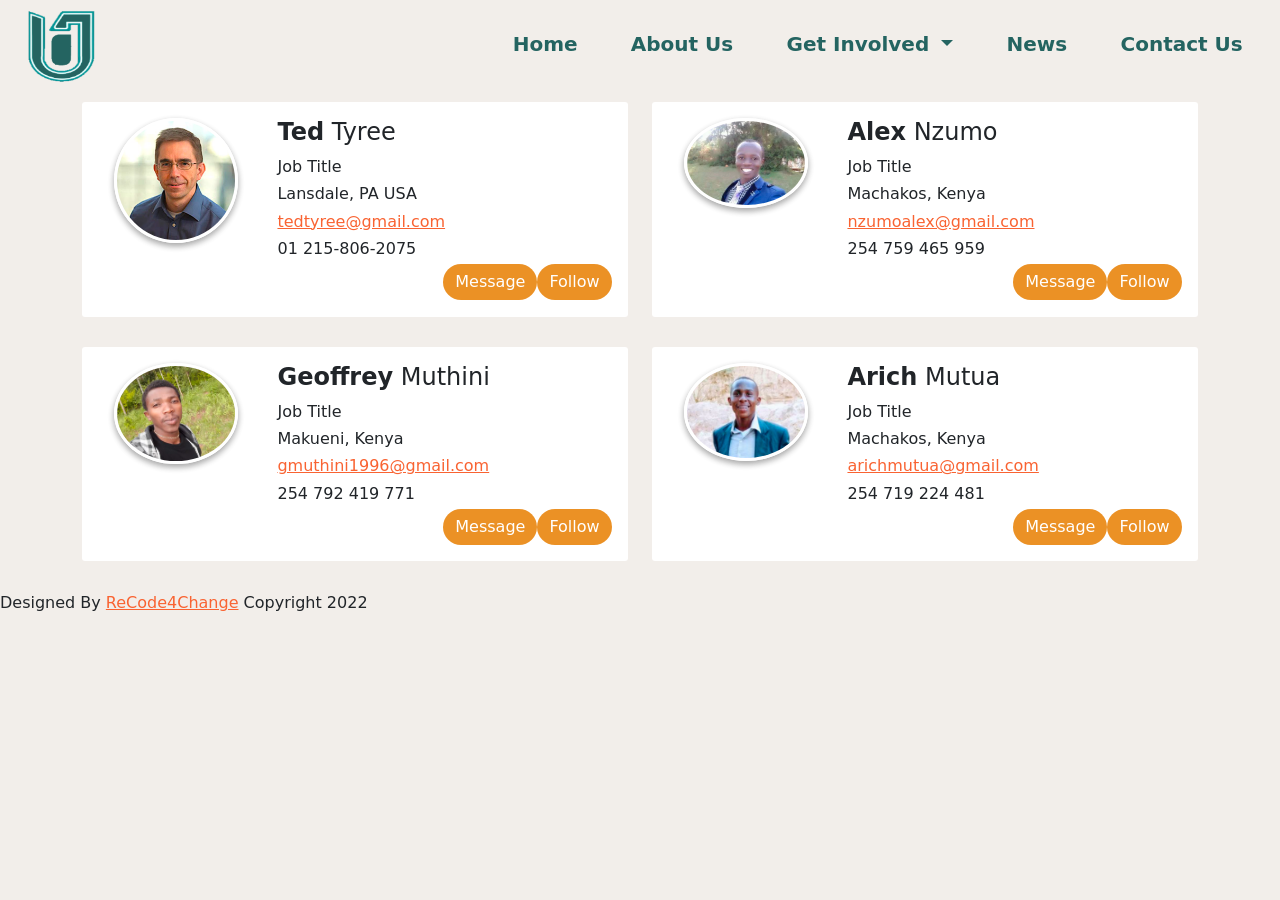
==== html/contact.html @ 402c2102 "updated path to links" ====
<!DOCTYPE html>
<html>
    <head>
        <meta charset="utf-8">
        <meta http-equiv="X-UA-Compatible" content="IE=edge">
        <title>Contact Us</title>
        <meta name="description" content="">
        <meta name="viewport" content="width=device-width, initial-scale=1">
        <!--Stylesheets-->
        <link href="../scripts/node_modules/bootstrap/dist/css/bootstrap.min.css" media="all" type="text/css" rel="stylesheet">
        <link rel="stylesheet" href="../css/layout.css">
        <link rel="stylesheet" href="../css/contact.css"/>
        <!--Scripts-->
        <script src="../scripts/node_modules/bootstrap/dist/js/bootstrap.bundle.min.js"></script>
        
    
    </head>
    <body>
        <header>
            <div class="row">
                <div class="col-2">
                    <a class="navbar-brand" href="#">
                        <img src="../images/u0_logo.png" alt="Logo" class="d-inline-block align-text-top logo">
                    </a>
                </div>
                <div class="col-10">
                    <ul class="nav justify-content-end">
                        <li class="nav-item">
                            <a class="nav-link" aria-current="page" href="home.html">Home</a>
                        </li>
                        <li class="nav-item">
                            <a class="nav-link" href="about.html">About Us</a>
                        </li>
                        <li class="nav-item dropdown">
                            <a class="nav-link dropdown-toggle" href="jobseeker.html" role="button" data-bs-toggle="dropdown"
                                aria-expanded="false">
                                Get Involved
                            </a>
                            <ul class="dropdown-menu">
                                <li><a class="dropdown-item" href="jobseeker.html">Job Seekers</a></li>
                                <li><a class="dropdown-item" href="#">Donate</a></li>
                                <li><a class="dropdown-item" href="#">Volunteer</a></li>
                            </ul>
                        </li>
                        <li class="nav-item">
                            <a class="nav-link" href="../html/news.html">News</a>
                        </li>
                        <li class="nav-item">
                            <a class="nav-link" href="../html/contact.html">Contact Us</a>
                        </li>
                    </ul>
                </div>
            </div>
        </header>

        <div class="container team-profile">
            <div class="row">
                <div class="col-xl-6 col-lg-7 col-md-12">
                    <div class="card team-head-profile">
                        <div class="body">
                            <div class="row">
                                <div class="col-lg-4 col-md-4 col-12">
                                    <div class="profile-picture float-md-right"> <img class="profile-img" src="../images/Ted.png" alt=""> </div>
                                </div>

                                <div class="col-lg-8 col-md-8 col-12">
                                    <h4 class="m-t-0 m-b-0"><strong>Ted</strong> Tyree</h4>
                                    <p>Job Title</p>                                    
                                    <p>Lansdale, PA USA</p>
                                    <p><a href="mailto:tedtyree@gmail.com">tedtyree@gmail.com</a></p>
                                    <p><a href="tel:215-806-2075"></a>01 215-806-2075</a></p>
                                    <div class="div-btn">
                                        <button class="btn btn-primary btn-round">Follow</button>
                                        <button class="btn btn-primary btn-round btn-simple">Message</button>
                                    </div>
                                </div>

                            </div>
                        </div>
                    </div>
                </div>


                
                    <div class="col-xl-6 col-lg-7 col-md-12">
                        <div class="card team-head-profile">
                            <div class="body">
                                <div class="row">
                                    <div class="col-lg-4 col-md-4 col-12">
                                        <div class="profile-picture float-md-right"> <img class="profile-img" src="../images/Alex.png" alt=""> </div>
                                    </div>
    
                                    <div class="col-lg-8 col-md-8 col-12">
                                        <h4 class="m-t-0 m-b-0"><strong>Alex</strong> Nzumo</h4>
                                        <p>Job Title</p>                                    
                                        <p>Machakos, Kenya</p>
                                        <p><a href="mailto:nzumoalex@gmail.com">nzumoalex@gmail.com</a></p>
                                        <p><a href="tel:254 759 465 959"></a>254 759 465 959</a></p>
                                        <div class="div-btn">
                                            <button class="btn btn-primary btn-round">Follow</button>
                                            <button class="btn btn-primary btn-round btn-simple">Message</button>
                                        </div>
                                    </div>
    
                                </div>
                            </div>
                        </div>
                    </div>
            </div>
            


            <div class="row">
                <div class="col-xl-6 col-lg-7 col-md-12">
                    <div class="card team-head-profile">
                        <div class="body">
                            <div class="row">
                                <div class="col-lg-4 col-md-4 col-12">
                                    <div class="profile-picture float-md-right"> <img class="profile-img" src="../images/geoffrey.png" alt=""> </div>
                                </div>

                                <div class="col-lg-8 col-md-8 col-12">
                                    <h4 class="m-t-0 m-b-0"><strong>Geoffrey</strong> Muthini</h4>
                                    <p>Job Title</p>                                    
                                    <p>Makueni, Kenya</p>
                                    <p><a href="mailto:gmuthini1996@gmail.com">gmuthini1996@gmail.com</a></p>
                                    <p><a href="tel:254 792 419 771"></a>254 792 419 771</a></p>
                                    <div class="div-btn">
                                        <button class="btn btn-primary btn-round">Follow</button>
                                        <button class="btn btn-primary btn-round btn-simple">Message</button>
                                    </div>
                                </div>

                            </div>
                        </div>
                    </div>
                </div>


                
                    <div class="col-xl-6 col-lg-7 col-md-12">
                        <div class="card team-head-profile">
                            <div class="body">
                                <div class="row">
                                    <div class="col-lg-4 col-md-4 col-12">
                                        <div class="profile-picture float-md-right"> <img class="profile-img" src="../images/Arich.png" alt=""> </div>
                                    </div>
    
                                    <div class="col-lg-8 col-md-8 col-12">
                                        <h4 class="m-t-0 m-b-0"><strong>Arich</strong> Mutua</h4>
                                        <p>Job Title</p>                                    
                                        <p>Machakos, Kenya</p>
                                        <p><a href="mailto:arichmutua@gmail.com">arichmutua@gmail.com</a></p>
                                        <p><a href="tel:254 719 224 481"></a>254 719 224 481</a></p>
                                        <div class="div-btn">
                                            <button class="btn btn-primary btn-round">Follow</button>
                                            <button class="btn btn-primary btn-round btn-simple">Message</button>
                                        </div>
                                    </div>
    
                                </div>
                            </div>
                        </div>
                    </div>
            </div>
        </div>

        <footer>
            <p>
                Designed By <a href="#">ReCode4Change</a>
                <span>Copyright 2022</span>
            </p>
        </footer>
    </body>
</html>
---- css/layout.css ----
/* Body */
body {
    background-color: #F2EEEA;
}

/* Navigation */
.logo {
    width: 45%;
    margin-left: 10%;
}

.nav-item a {
    color: #246461!important;
    font-weight: bold;
    font-size: 15pt;
}

.nav-item {
    margin-top: 2%;
    margin-right: 2%;
}

.dropdown-item:hover,
.dropdown-item:focus {
    background-color: #F2EEEA;
}

/*********** Buttons ***********/
.btn {
    background-color: #EB9125;
    border-radius: 1.375rem;
    border: none;
    float: right;
    color: white;
}

.btn:hover {
    background-color: #EB9125;
    border-radius: 1.375rem;
    border: none;
    color: white;
}

.btn:active {
    background-color: #EB9125!important;
    color: white!important;
}

/* Images */
.homeImage{
    width:100%;
}
/* heading */
.homeSlogan{
    background-color:#7E331F;

}

/* slogan */

.homeSlogan{
    width:17%;
    z-index: 1;
}
/*header tags */
.homeBodyLeftColHeading{
    color:#882D17;
}

/* Paragraphs */

.homeBodyLeftColText{
    color:#085466;
    font-size:24px ;
}
/* 
/* Main  */

.homeBodyLeftCol{
    margin:6%;
    /* border:1px solid; */
}

.homeBtn{
    font-size:15pt;
    width:22%;
}

/* footer {
position: fixed;
bottom: 0;
width: 100%;

} */
/**********************

        Do Not Touch This Page 


********************/

/*********** Footer ***********/

.footer {
    margin-top:10%;
    height: 5%;
    width:100%;
    border-top: 1px solid #414343;
    bottom:0;
}

.footer p {
    display: flex;
    margin: 0.5%;
    justify-content: space-between;
}

.footer span a {
    color: #246461;
    font-weight: bold;
}

/******************************************/

/*********** Media Queries ***********/

/******************************************/
@media screen and (max-width: 700px) {

    /******** Containers *******/

    body {
        min-width: 375px;
    }
}
---- css/contact.css ----
.profile-img{
    width: 80%;
    box-shadow: 0 3px 6px rgba(0, 0, 0, 0.16), 0 3px 6px rgba(0, 0, 0, 0.23);
    margin: 0 auto;
    display: block;

    border-radius: 50%;
    border: 3px solid #fff;
}

.m-t-5{
    margin-top: 5px;   
}

div.body{
    padding: 3%;
}

.div-btn{
    margin: 0 auto;
}

.team-head-profile{
    border-radius: 50%;
    border: 3px solid #fff;
}

div > p{
    margin: 1% 0;
    padding: 0;
}

a {
    color: #f96332;
}

.team-head-profile{
border: 3px solid black;
}

.card {
    background: #fff;
    margin-bottom: 30px;
    transition: .5s;
    border: 0;
    border-radius: .1875rem;
    display: inline-block;
    position: relative;
    width: 100%;
    box-shadow: none;
}
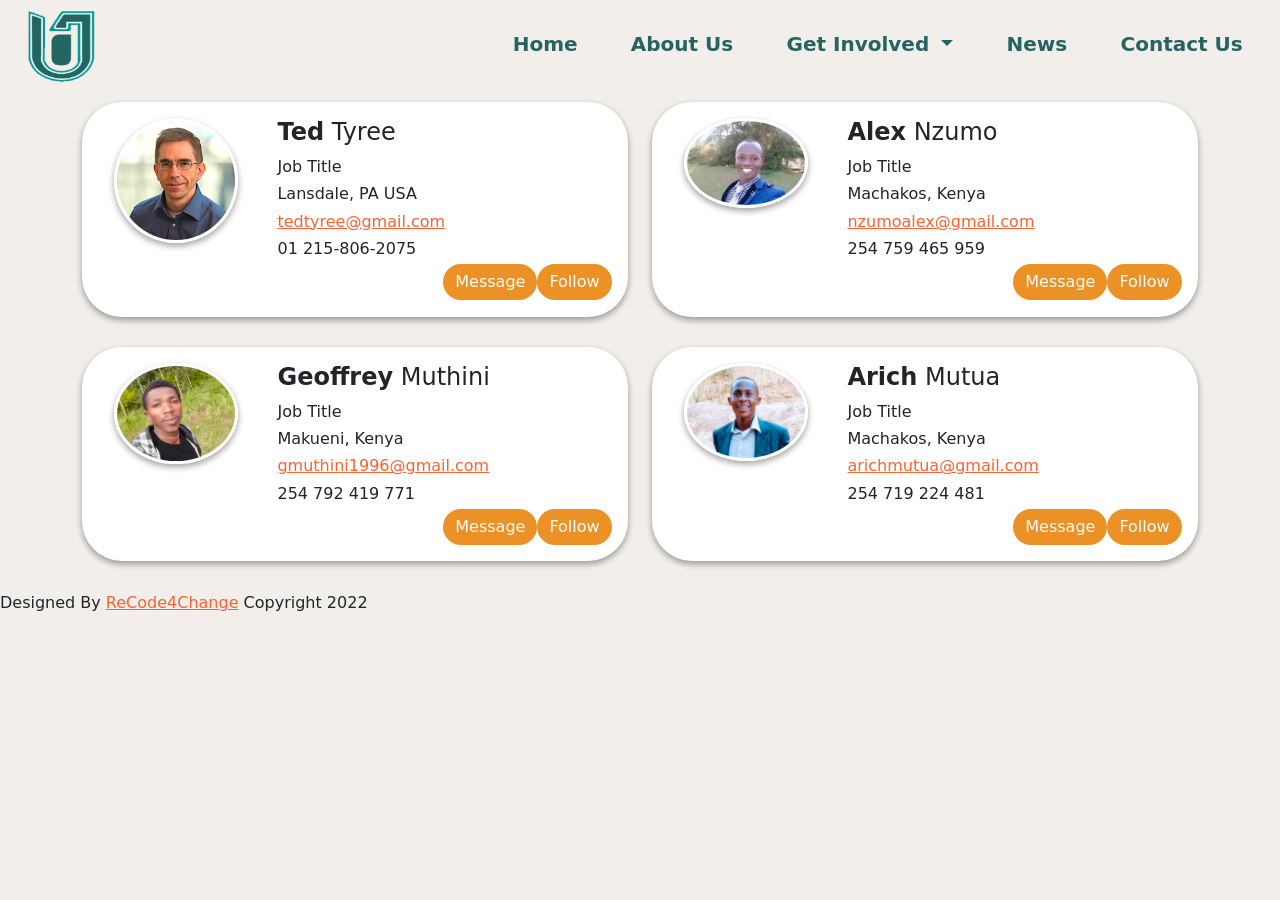
==== commit da633a39: "added the shadow to the card" ====
--- a/html/contact.html
+++ b/html/contact.html
@@ -135,8 +135,6 @@
                         </div>
                     </div>
                 </div>
-
-
                 
                     <div class="col-xl-6 col-lg-7 col-md-12">
                         <div class="card team-head-profile">
--- a/css/contact.css
+++ b/css/contact.css
@@ -43,9 +43,9 @@
     margin-bottom: 30px;
     transition: .5s;
     border: 0;
-    border-radius: .1875rem;
+    border-radius: 2.5em;
     display: inline-block;
     position: relative;
     width: 100%;
-    box-shadow: none;
+    box-shadow: 0 3px 6px rgba(0, 0, 0, 0.16), 0 3px 6px rgba(0, 0, 0, 0.23);
 }
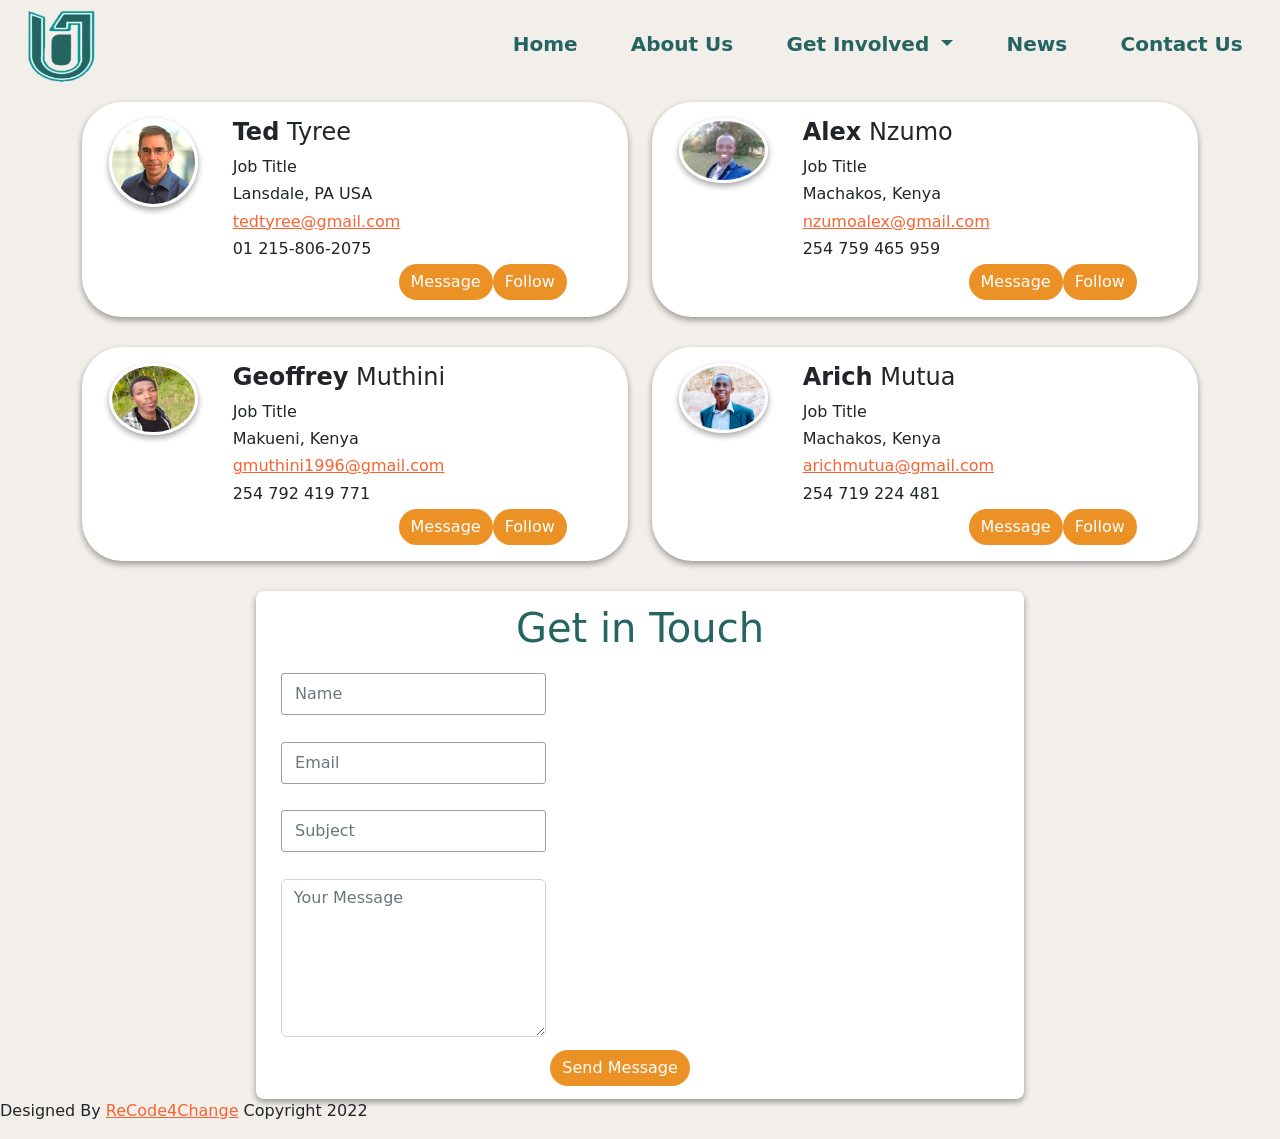
==== commit 1657796e: "added the form styling" ====
--- a/html/contact.html
+++ b/html/contact.html
@@ -59,7 +59,7 @@
                     <div class="card team-head-profile">
                         <div class="body">
                             <div class="row">
-                                <div class="col-lg-4 col-md-4 col-12">
+                                <div class="col-lg-3 col-md-4 col-12">
                                     <div class="profile-picture float-md-right"> <img class="profile-img" src="../images/Ted.png" alt=""> </div>
                                 </div>
 
@@ -86,7 +86,7 @@
                         <div class="card team-head-profile">
                             <div class="body">
                                 <div class="row">
-                                    <div class="col-lg-4 col-md-4 col-12">
+                                    <div class="col-lg-3 col-md-4 col-12">
                                         <div class="profile-picture float-md-right"> <img class="profile-img" src="../images/Alex.png" alt=""> </div>
                                     </div>
     
@@ -115,7 +115,7 @@
                     <div class="card team-head-profile">
                         <div class="body">
                             <div class="row">
-                                <div class="col-lg-4 col-md-4 col-12">
+                                <div class="col-lg-3 col-md-4 col-12">
                                     <div class="profile-picture float-md-right"> <img class="profile-img" src="../images/geoffrey.png" alt=""> </div>
                                 </div>
 
@@ -140,7 +140,7 @@
                         <div class="card team-head-profile">
                             <div class="body">
                                 <div class="row">
-                                    <div class="col-lg-4 col-md-4 col-12">
+                                    <div class="col-lg-3 col-md-4 col-12">
                                         <div class="profile-picture float-md-right"> <img class="profile-img" src="../images/Arich.png" alt=""> </div>
                                     </div>
     
@@ -163,6 +163,56 @@
             </div>
         </div>
 
+        <!-- <div id="contact-form" class="contact-section section-padding">
+            <div class="container">
+                <div class="section-title text-center">
+                    <h1>Get in Touch</h1>
+                </div>
+
+            </div>
+        </div>
+ -->
+        <div id="contact-form" class="contact-section section-padding">
+            <div class="container">
+                <div class="section-title text-center">
+                    <h1>Get in Touch</h1>
+                </div>
+                <div class="row">
+                    <div class="col-lg-7">	
+                        <div class="contact">
+                            <form class="form" name="enq" method="post" action="contact.php" onsubmit="return validation();">
+                                <div class="row">
+                                    <div class="form-group col-md-8">
+                                        <input type="text" name="name" class="form-control" placeholder="Name" required="required">
+                                    </div>
+                                </div>
+                                <div class="row">
+                                    <div class="form-group col-md-8">
+                                        <input type="email" name="email" class="form-control" placeholder="Email" required="required">
+                                    </div>
+                                </div>
+                                <div class="row">
+                                    <div class="form-group col-md-8">
+                                        <input type="text" name="Subject" class="form-control" placeholder="Subject" required="required">
+                                    </div>
+                                </div>
+                                <div class="row">
+                                    <div class="form-group col-md-8" >
+                                        <textarea rows="6" name="message" class="form-control" placeholder="Your Message" required="required"></textarea>
+                                    </div>
+                                </div>
+                                <div class="row">
+                                    <div class="col-md-12 text-center">
+                                        <button type="submit" value="Send message" name="submit" id="submitButton" class="btn btn-contact-bg" title="Submit Your Message!">Send Message</button>
+                                    </div>
+                                </div>
+                            </form>
+                        </div>
+                    </div>
+                </div>
+            </div>
+        </div>
+
         <footer>
             <p>
                 Designed By <a href="#">ReCode4Change</a>
--- a/css/contact.css
+++ b/css/contact.css
@@ -48,4 +48,36 @@
     position: relative;
     width: 100%;
     box-shadow: 0 3px 6px rgba(0, 0, 0, 0.16), 0 3px 6px rgba(0, 0, 0, 0.23);
+}
+
+
+
+/****************** 
+    FORM STYLING 
+******************/
+
+.section-title h1{
+    color: #246461;
+}
+
+.contact-section {
+    background-color: white;
+    width: 60%;
+    margin: 0 auto;
+    border-radius: .5em;
+    padding: 1%;
+    box-shadow: 0 3px 6px rgba(0, 0, 0, 0.16), 0 3px 6px rgba(0, 0, 0, 0.23);
+
+}
+
+.contact input, textarea{
+    background: #fff;
+    border: .5px solid #9F9F9F;
+    border-radius: 3px;
+    color: #232434;
+    padding: 3%;
+    padding-left: 5%;
+    -o-transition: all 0.3s ease 0s;
+    transition: all 0.3s ease 0s;
+    margin: 5% auto;
 }
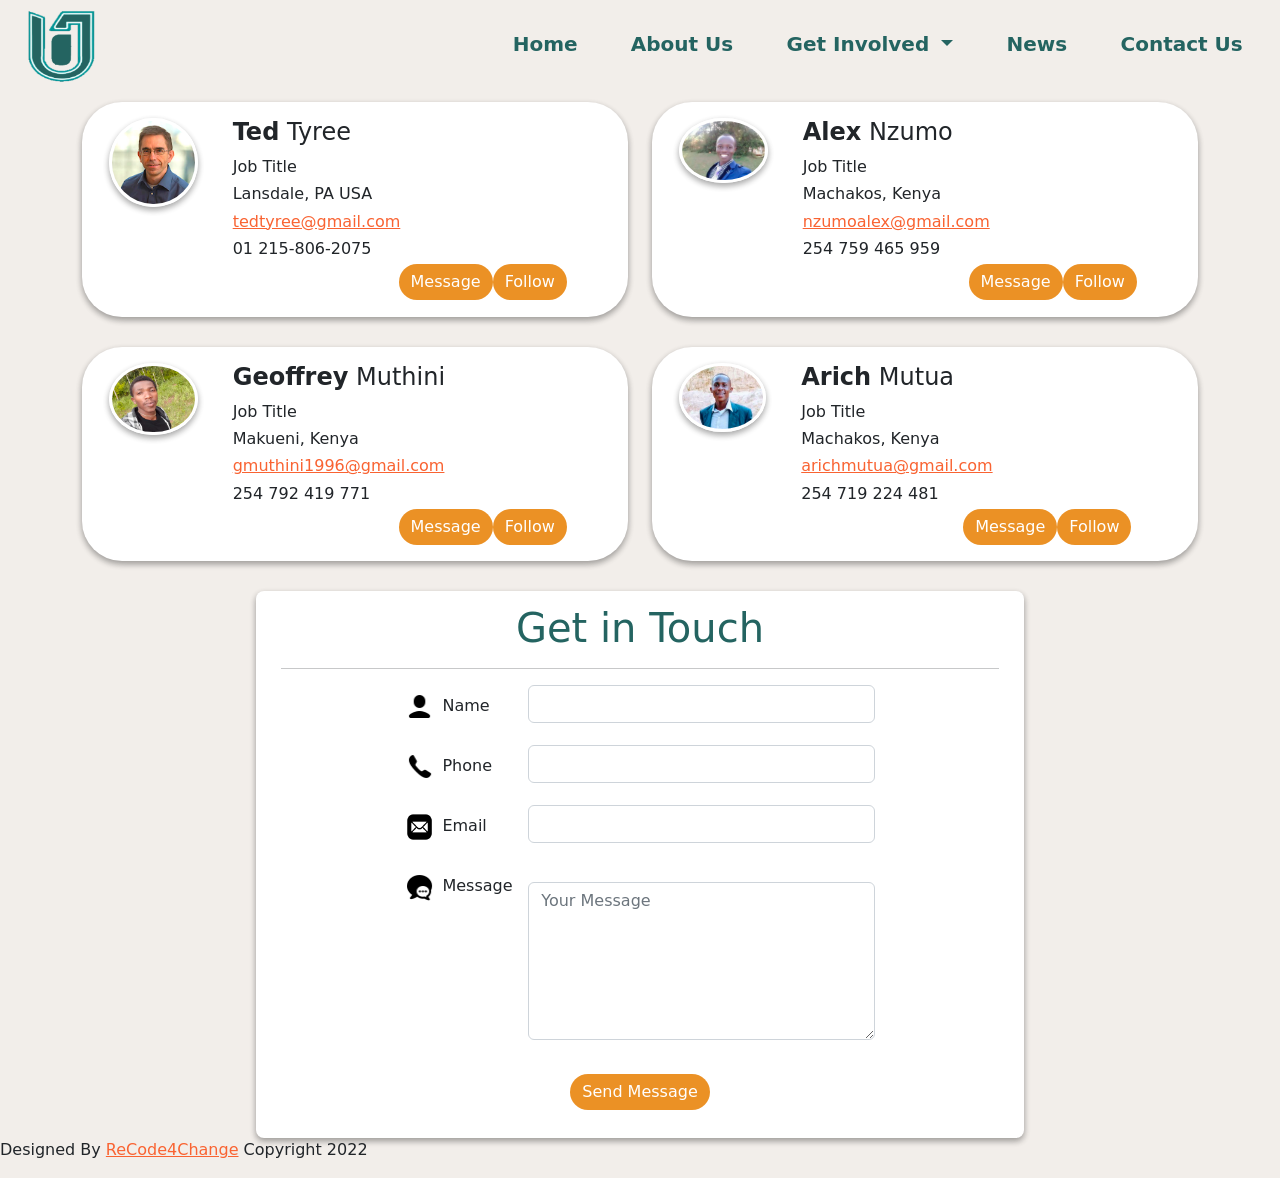
==== commit b400729e: "completed the form styling" ====
--- a/html/contact.html
+++ b/html/contact.html
@@ -163,49 +163,54 @@
             </div>
         </div>
 
-        <!-- <div id="contact-form" class="contact-section section-padding">
-            <div class="container">
-                <div class="section-title text-center">
-                    <h1>Get in Touch</h1>
-                </div>
-
-            </div>
-        </div>
- -->
         <div id="contact-form" class="contact-section section-padding">
             <div class="container">
                 <div class="section-title text-center">
                     <h1>Get in Touch</h1>
                 </div>
-                <div class="row">
-                    <div class="col-lg-7">	
-                        <div class="contact">
-                            <form class="form" name="enq" method="post" action="contact.php" onsubmit="return validation();">
-                                <div class="row">
-                                    <div class="form-group col-md-8">
-                                        <input type="text" name="name" class="form-control" placeholder="Name" required="required">
-                                    </div>
-                                </div>
-                                <div class="row">
-                                    <div class="form-group col-md-8">
-                                        <input type="email" name="email" class="form-control" placeholder="Email" required="required">
-                                    </div>
-                                </div>
-                                <div class="row">
-                                    <div class="form-group col-md-8">
-                                        <input type="text" name="Subject" class="form-control" placeholder="Subject" required="required">
-                                    </div>
-                                </div>
-                                <div class="row">
-                                    <div class="form-group col-md-8" >
-                                        <textarea rows="6" name="message" class="form-control" placeholder="Your Message" required="required"></textarea>
-                                    </div>
-                                </div>
-                                <div class="row">
-                                    <div class="col-md-12 text-center">
-                                        <button type="submit" value="Send message" name="submit" id="submitButton" class="btn btn-contact-bg" title="Submit Your Message!">Send Message</button>
-                                    </div>
-                                </div>
+                <hr>
+                <form>
+                <div class="mb-3 row">
+                    <div class="col-2"></div>
+                    <label for="username" class="col-sm-2 col-form-label"> <img class="form-img col-sm-1" src="../images/user.png"/>Name</label>
+                    <div class="col-sm-6">
+                      <input type="text" class="form-control" id="username" required>
+                    </div>
+                    <div class="col-2"></div>
+                </div>
+                      
+                
+                <div class="mb-3 row">
+                    <div class="col-2"></div>
+                    <label for="phone" class="col-sm-2 col-form-label"> <img class="form-img col-sm-1" src="../images/Phone.png"/>Phone</label>
+                    <div class="col-sm-6">
+                      <input type="text" class="form-control" id="phone" required>
+                    </div>
+                    <div class="col-2"></div>
+                </div>
+
+                <div class="mb-3 row">
+                    <div class="col-2"></div>
+                    <label for="email" class="col-sm-2 col-form-label"> <img class="form-img col-sm-1" src="../images/mail.png"/>Email</label>
+                    <div class="col-sm-6">
+                      <input type="text" class="form-control" id="email" required>
+                    </div>
+                    <div class="col-2"></div>
+                </div>
+
+                <div class="mb-3 row">
+                    <div class="col-2"></div>
+                    <label for="message" class="col-sm-2 col-form-label"> <img class="form-img col-sm-1" src="../images/msg.png"/>Message</label>
+                    <div class="col-sm-6">
+                      <textarea rows="6" name="message" class="form-control" placeholder="Your Message" required></textarea>
+                    </div>
+                    <div class="col-2"></div>
+                </div>
+
+                <div class="mb-3 row justify-content-center">
+                    
+                        <button type="submit" value="Send message" name="submit" id="submitButton" class="col-auto btn btn-contact-bg " title="Submit Your Message!">Send Message</button>
+                </div>
                             </form>
                         </div>
                     </div>
@@ -220,4 +225,36 @@
             </p>
         </footer>
     </body>
-</html>+</html>
+
+
+
+
+<!-- <div class="col-md-9 row form-group">
+                                    <img class="form-img col-md-1" src="../images/user.png"/>
+                                    <label class="col-md-2 align-items-center" for="name"> UserName</label>
+                                    <div class="col-md-9">
+                                        <input type="text" name="name" class="form-control" placeholder="Name" required="required">
+                                    </div>
+                                </div>
+
+                                <div class="row">
+                                    <div class="form-group col-md-8">
+                                        <input type="text" name="phone" class="form-control" placeholder="Phone" required="required">
+                                    </div>
+                                </div>
+                                <div class="row">
+                                    <div class="form-group col-md-8">
+                                        <input type="email" name="email" class="form-control" placeholder="Email" required="required">
+                                    </div>
+                                </div>
+                                <div class="row">
+                                    <div class="form-group col-md-8">
+                                        <textarea rows="6" name="message" class="form-control" placeholder="Your Message" required="required"></textarea>
+                                    </div>
+                                </div>
+                                <div class="row">
+                                    <div class="col-md-12 text-center">
+                                        <button type="submit" value="Send message" name="submit" id="submitButton" class="btn btn-contact-bg" title="Submit Your Message!">Send Message</button>
+                                    </div>
+                                </div> -->              
--- a/css/contact.css
+++ b/css/contact.css
@@ -44,7 +44,9 @@
     transition: .5s;
     border: 0;
     border-radius: 2.5em;
-    display: inline-block;
+    display: flex;
+    flex-direction: row;
+    flex-wrap: wrap;
     position: relative;
     width: 100%;
     box-shadow: 0 3px 6px rgba(0, 0, 0, 0.16), 0 3px 6px rgba(0, 0, 0, 0.23);
@@ -70,6 +72,15 @@
 
 }
 
+.form-img{
+    width: 30%;
+    margin-right: 8%;
+}
+
+label{
+    white-space: nowrap;
+}
+
 .contact input, textarea{
     background: #fff;
     border: .5px solid #9F9F9F;
@@ -80,4 +91,4 @@
     -o-transition: all 0.3s ease 0s;
     transition: all 0.3s ease 0s;
     margin: 5% auto;
-}+}
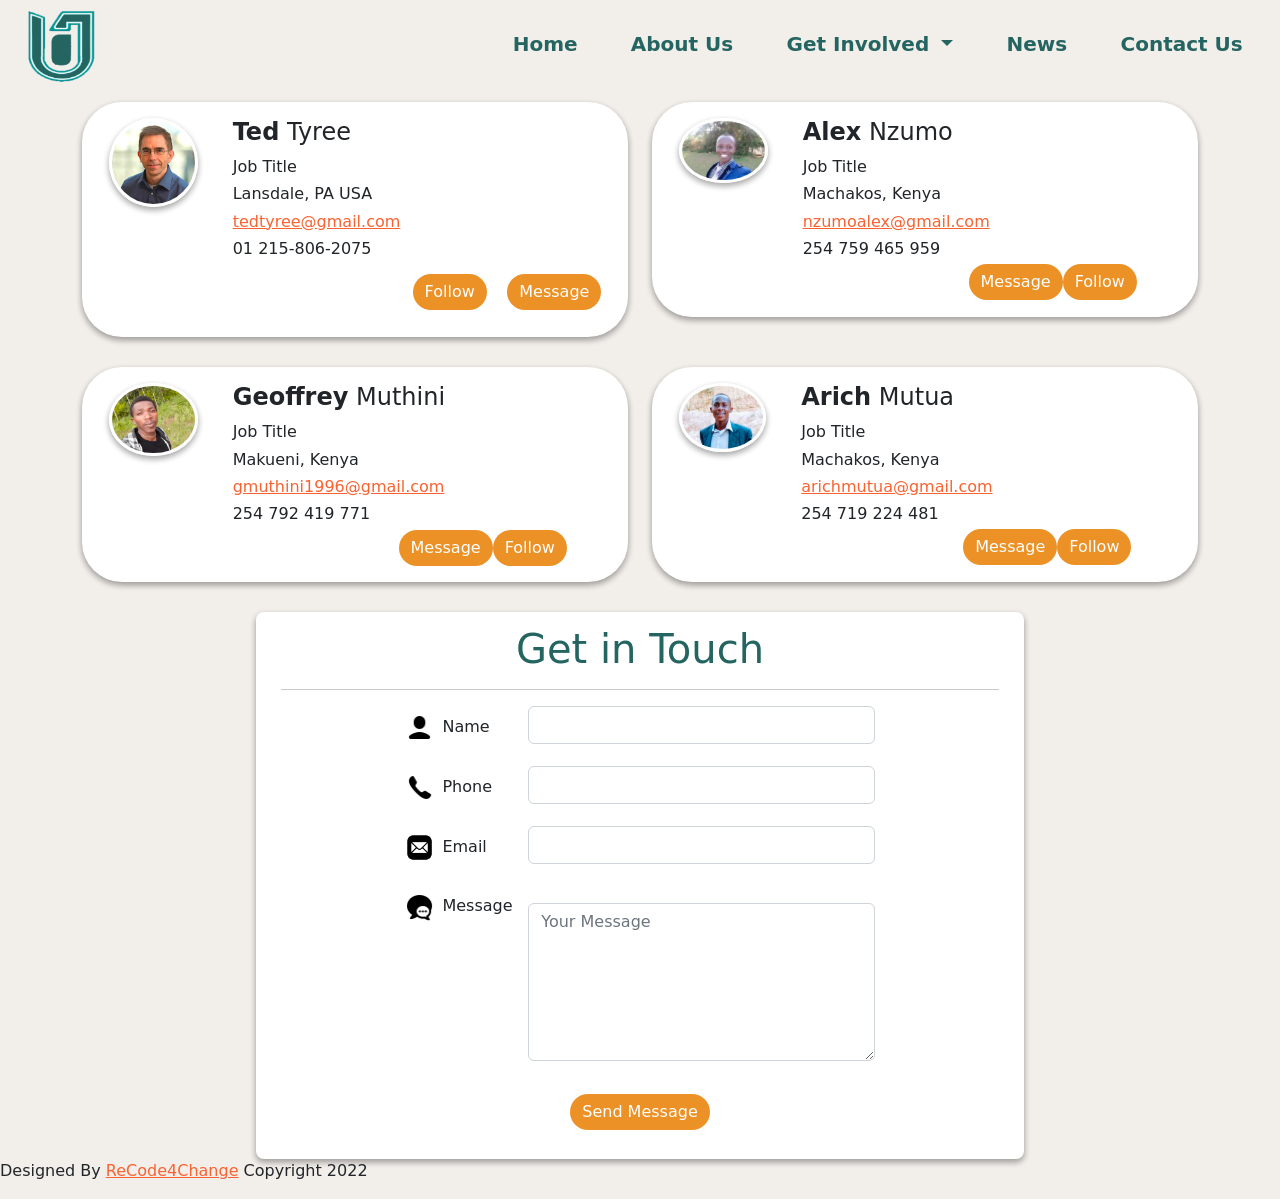
==== commit a0917948: "styled the follow and contact btn accurately in the card" ====
--- a/html/contact.html
+++ b/html/contact.html
@@ -69,13 +69,15 @@
                                     <p>Lansdale, PA USA</p>
                                     <p><a href="mailto:tedtyree@gmail.com">tedtyree@gmail.com</a></p>
                                     <p><a href="tel:215-806-2075"></a>01 215-806-2075</a></p>
-                                    <div class="div-btn">
-                                        <button class="btn btn-primary btn-round">Follow</button>
-                                        <button class="btn btn-primary btn-round btn-simple">Message</button>
-                                    </div>
-                                </div>
-
-                            </div>
+                                </div>
+                            </div>
+                            <div class="row">
+                                <div class="col-md-12 d-flex justify-content-end">
+                                  <button  class="contact-btn btn btn-primary ">Follow</button>
+                                  <button  class="contact-btn btn btn-secondary">Message</button>
+                                </div>
+                              </div>
+                              
                         </div>
                     </div>
                 </div>
--- a/css/contact.css
+++ b/css/contact.css
@@ -57,6 +57,10 @@
 /****************** 
     FORM STYLING 
 ******************/
+.contact-btn{
+    margin: 2%;
+}
+
 
 .section-title h1{
     color: #246461;
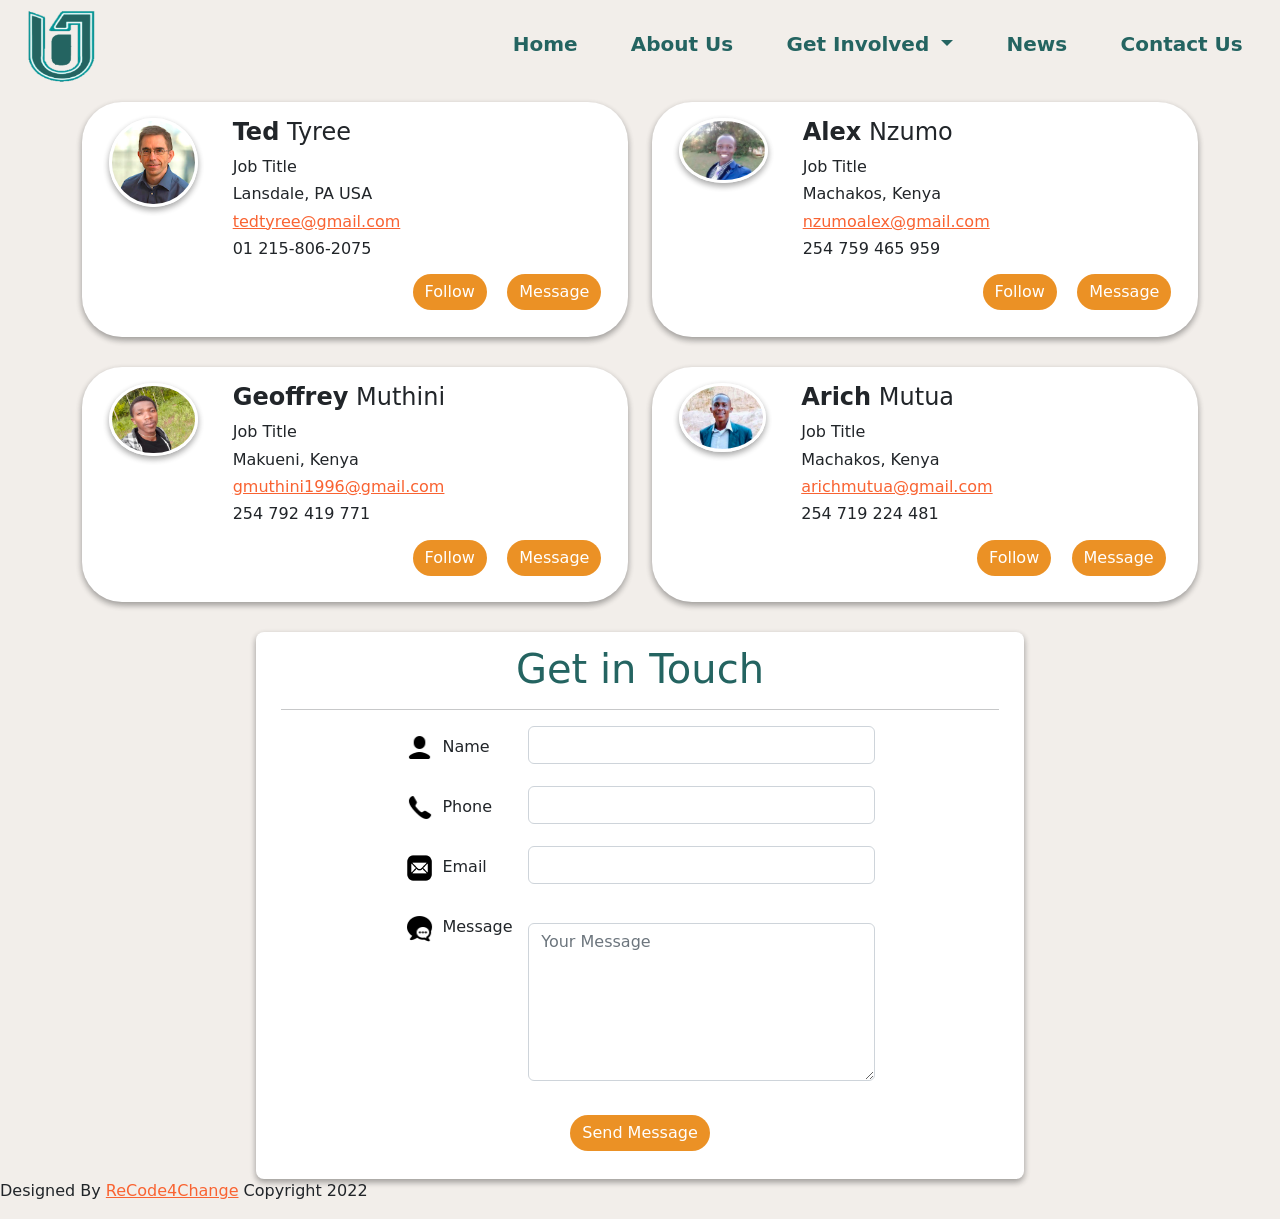
==== commit ed0c6b3b: "applied the btn styling to all the cards" ====
--- a/html/contact.html
+++ b/html/contact.html
@@ -53,6 +53,8 @@
             </div>
         </header>
 
+        <!-- PROFILES -->
+
         <div class="container team-profile">
             <div class="row">
                 <div class="col-xl-6 col-lg-7 col-md-12">
@@ -71,12 +73,13 @@
                                     <p><a href="tel:215-806-2075"></a>01 215-806-2075</a></p>
                                 </div>
                             </div>
+
                             <div class="row">
                                 <div class="col-md-12 d-flex justify-content-end">
                                   <button  class="contact-btn btn btn-primary ">Follow</button>
                                   <button  class="contact-btn btn btn-secondary">Message</button>
                                 </div>
-                              </div>
+                            </div>
                               
                         </div>
                     </div>
@@ -98,12 +101,14 @@
                                         <p>Machakos, Kenya</p>
                                         <p><a href="mailto:nzumoalex@gmail.com">nzumoalex@gmail.com</a></p>
                                         <p><a href="tel:254 759 465 959"></a>254 759 465 959</a></p>
-                                        <div class="div-btn">
-                                            <button class="btn btn-primary btn-round">Follow</button>
-                                            <button class="btn btn-primary btn-round btn-simple">Message</button>
-                                        </div>
-                                    </div>
-    
+                                    </div>
+                                </div>
+
+                                <div class="row">
+                                    <div class="col-md-12 d-flex justify-content-end">
+                                      <button  class="contact-btn btn btn-primary ">Follow</button>
+                                      <button  class="contact-btn btn btn-secondary">Message</button>
+                                    </div>
                                 </div>
                             </div>
                         </div>
@@ -127,12 +132,14 @@
                                     <p>Makueni, Kenya</p>
                                     <p><a href="mailto:gmuthini1996@gmail.com">gmuthini1996@gmail.com</a></p>
                                     <p><a href="tel:254 792 419 771"></a>254 792 419 771</a></p>
-                                    <div class="div-btn">
-                                        <button class="btn btn-primary btn-round">Follow</button>
-                                        <button class="btn btn-primary btn-round btn-simple">Message</button>
-                                    </div>
-                                </div>
-
+                                </div>
+                            </div>
+
+                            <div class="row">
+                                <div class="col-md-12 d-flex justify-content-end">
+                                  <button  class="contact-btn btn btn-primary ">Follow</button>
+                                  <button  class="contact-btn btn btn-secondary">Message</button>
+                                </div>
                             </div>
                         </div>
                     </div>
@@ -152,18 +159,22 @@
                                         <p>Machakos, Kenya</p>
                                         <p><a href="mailto:arichmutua@gmail.com">arichmutua@gmail.com</a></p>
                                         <p><a href="tel:254 719 224 481"></a>254 719 224 481</a></p>
-                                        <div class="div-btn">
-                                            <button class="btn btn-primary btn-round">Follow</button>
-                                            <button class="btn btn-primary btn-round btn-simple">Message</button>
-                                        </div>
-                                    </div>
-    
+                                    </div>
+                                </div>
+
+                                <div class="row">
+                                    <div class="col-md-12 d-flex justify-content-end">
+                                      <button  class="contact-btn btn btn-primary ">Follow</button>
+                                      <button  class="contact-btn btn btn-secondary">Message</button>
+                                    </div>
                                 </div>
                             </div>
                         </div>
                     </div>
             </div>
         </div>
+
+        <!-- CONTACT FORM --> 
 
         <div id="contact-form" class="contact-section section-padding">
             <div class="container">
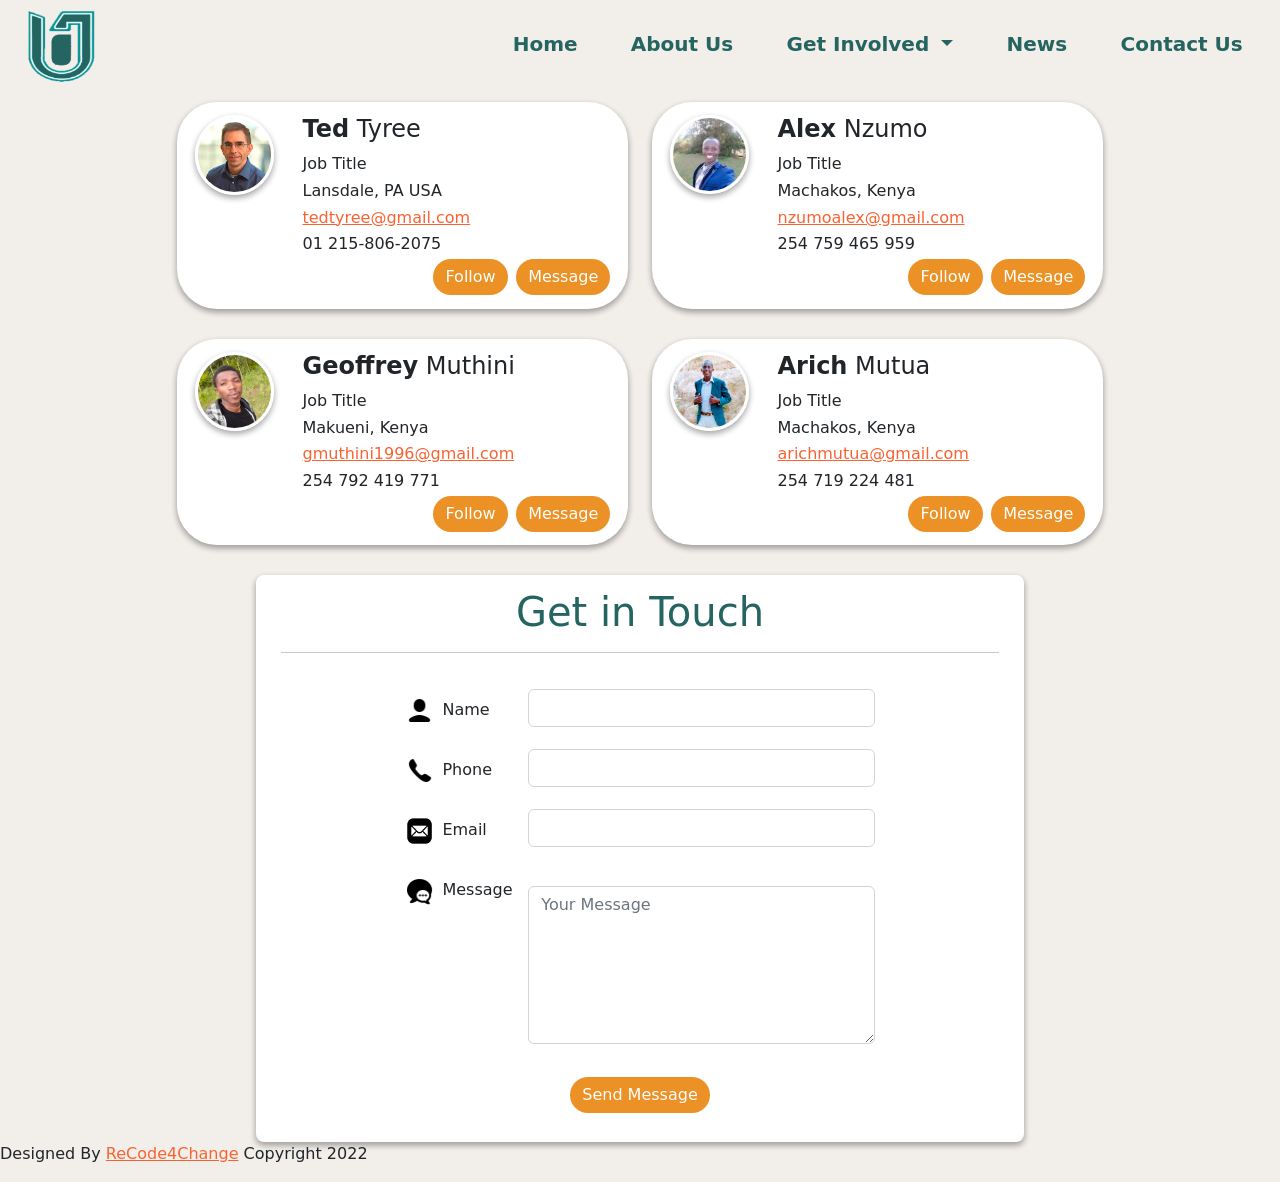
==== commit 51e37020: "aligned all the content in the card" ====
--- a/html/contact.html
+++ b/html/contact.html
@@ -56,8 +56,8 @@
         <!-- PROFILES -->
 
         <div class="container team-profile">
-            <div class="row">
-                <div class="col-xl-6 col-lg-7 col-md-12">
+            <div class="row justify-content-center">
+                <div class="col-xl-5 col-lg-7 col-md-12">
                     <div class="card team-head-profile">
                         <div class="body">
                             <div class="row">
@@ -87,7 +87,7 @@
 
 
                 
-                    <div class="col-xl-6 col-lg-7 col-md-12">
+                    <div class="col-xl-5 col-lg-7 col-md-12">
                         <div class="card team-head-profile">
                             <div class="body">
                                 <div class="row">
@@ -117,8 +117,8 @@
             
 
 
-            <div class="row">
-                <div class="col-xl-6 col-lg-7 col-md-12">
+            <div class="row justify-content-center">
+                <div class="col-xl-5 col-lg-7 col-md-12">
                     <div class="card team-head-profile">
                         <div class="body">
                             <div class="row">
@@ -144,33 +144,34 @@
                         </div>
                     </div>
                 </div>
+
+                <div class="col-xl-5 col-lg-7 col-md-12">
+                    <div class="card team-head-profile">
+                        <div class="body">
+                            <div class="row">
+                                <div class="col-lg-3 col-md-4 col-12">
+                                    <div class="profile-picture float-md-right"> <img class="profile-img" src="../images/Arich.png" alt=""> </div>
+                                </div>
+
+                                <div class="col-lg-8 col-md-8 col-12">
+                                    <h4 class="m-t-0 m-b-0"><strong>Arich</strong> Mutua</h4>
+                                    <p>Job Title</p>                                    
+                                    <p>Machakos, Kenya</p>
+                                    <p><a href="mailto:arichmutua@gmail.com">arichmutua@gmail.com</a></p>
+                                    <p><a href="tel:254 719 224 481"></a>254 719 224 481</a></p>
+                                </div>
+                            </div>
+
+                            <div class="row">
+                                <div class="col-md-12 d-flex justify-content-end">
+                                  <button  class="contact-btn btn btn-primary ">Follow</button>
+                                  <button  class="contact-btn btn btn-secondary">Message</button>
+                                </div>
+                            </div>
+                        </div>
+                    </div>
+                </div>
                 
-                    <div class="col-xl-6 col-lg-7 col-md-12">
-                        <div class="card team-head-profile">
-                            <div class="body">
-                                <div class="row">
-                                    <div class="col-lg-3 col-md-4 col-12">
-                                        <div class="profile-picture float-md-right"> <img class="profile-img" src="../images/Arich.png" alt=""> </div>
-                                    </div>
-    
-                                    <div class="col-lg-8 col-md-8 col-12">
-                                        <h4 class="m-t-0 m-b-0"><strong>Arich</strong> Mutua</h4>
-                                        <p>Job Title</p>                                    
-                                        <p>Machakos, Kenya</p>
-                                        <p><a href="mailto:arichmutua@gmail.com">arichmutua@gmail.com</a></p>
-                                        <p><a href="tel:254 719 224 481"></a>254 719 224 481</a></p>
-                                    </div>
-                                </div>
-
-                                <div class="row">
-                                    <div class="col-md-12 d-flex justify-content-end">
-                                      <button  class="contact-btn btn btn-primary ">Follow</button>
-                                      <button  class="contact-btn btn btn-secondary">Message</button>
-                                    </div>
-                                </div>
-                            </div>
-                        </div>
-                    </div>
             </div>
         </div>
 
@@ -183,7 +184,7 @@
                 </div>
                 <hr>
                 <form>
-                <div class="mb-3 row">
+                <div class="formrows mb-3 row">
                     <div class="col-2"></div>
                     <label for="username" class="col-sm-2 col-form-label"> <img class="form-img col-sm-1" src="../images/user.png"/>Name</label>
                     <div class="col-sm-6">
@@ -193,7 +194,7 @@
                 </div>
                       
                 
-                <div class="mb-3 row">
+                <div class="formrows mb-3 row">
                     <div class="col-2"></div>
                     <label for="phone" class="col-sm-2 col-form-label"> <img class="form-img col-sm-1" src="../images/Phone.png"/>Phone</label>
                     <div class="col-sm-6">
@@ -202,7 +203,7 @@
                     <div class="col-2"></div>
                 </div>
 
-                <div class="mb-3 row">
+                <div class="formrows mb-3 row">
                     <div class="col-2"></div>
                     <label for="email" class="col-sm-2 col-form-label"> <img class="form-img col-sm-1" src="../images/mail.png"/>Email</label>
                     <div class="col-sm-6">
@@ -211,7 +212,7 @@
                     <div class="col-2"></div>
                 </div>
 
-                <div class="mb-3 row">
+                <div class="formrows mb-3 row">
                     <div class="col-2"></div>
                     <label for="message" class="col-sm-2 col-form-label"> <img class="form-img col-sm-1" src="../images/msg.png"/>Message</label>
                     <div class="col-sm-6">
@@ -221,7 +222,6 @@
                 </div>
 
                 <div class="mb-3 row justify-content-center">
-                    
                         <button type="submit" value="Send message" name="submit" id="submitButton" class="col-auto btn btn-contact-bg " title="Submit Your Message!">Send Message</button>
                 </div>
                             </form>
--- a/css/contact.css
+++ b/css/contact.css
@@ -1,5 +1,5 @@
 .profile-img{
-    width: 80%;
+    width: 90%;
     box-shadow: 0 3px 6px rgba(0, 0, 0, 0.16), 0 3px 6px rgba(0, 0, 0, 0.23);
     margin: 0 auto;
     display: block;
@@ -58,7 +58,7 @@
     FORM STYLING 
 ******************/
 .contact-btn{
-    margin: 2%;
+    margin: 0 1%;
 }
 
 
@@ -73,7 +73,10 @@
     border-radius: .5em;
     padding: 1%;
     box-shadow: 0 3px 6px rgba(0, 0, 0, 0.16), 0 3px 6px rgba(0, 0, 0, 0.23);
+}
 
+hr{
+    margin-bottom: 5%;
 }
 
 .form-img{
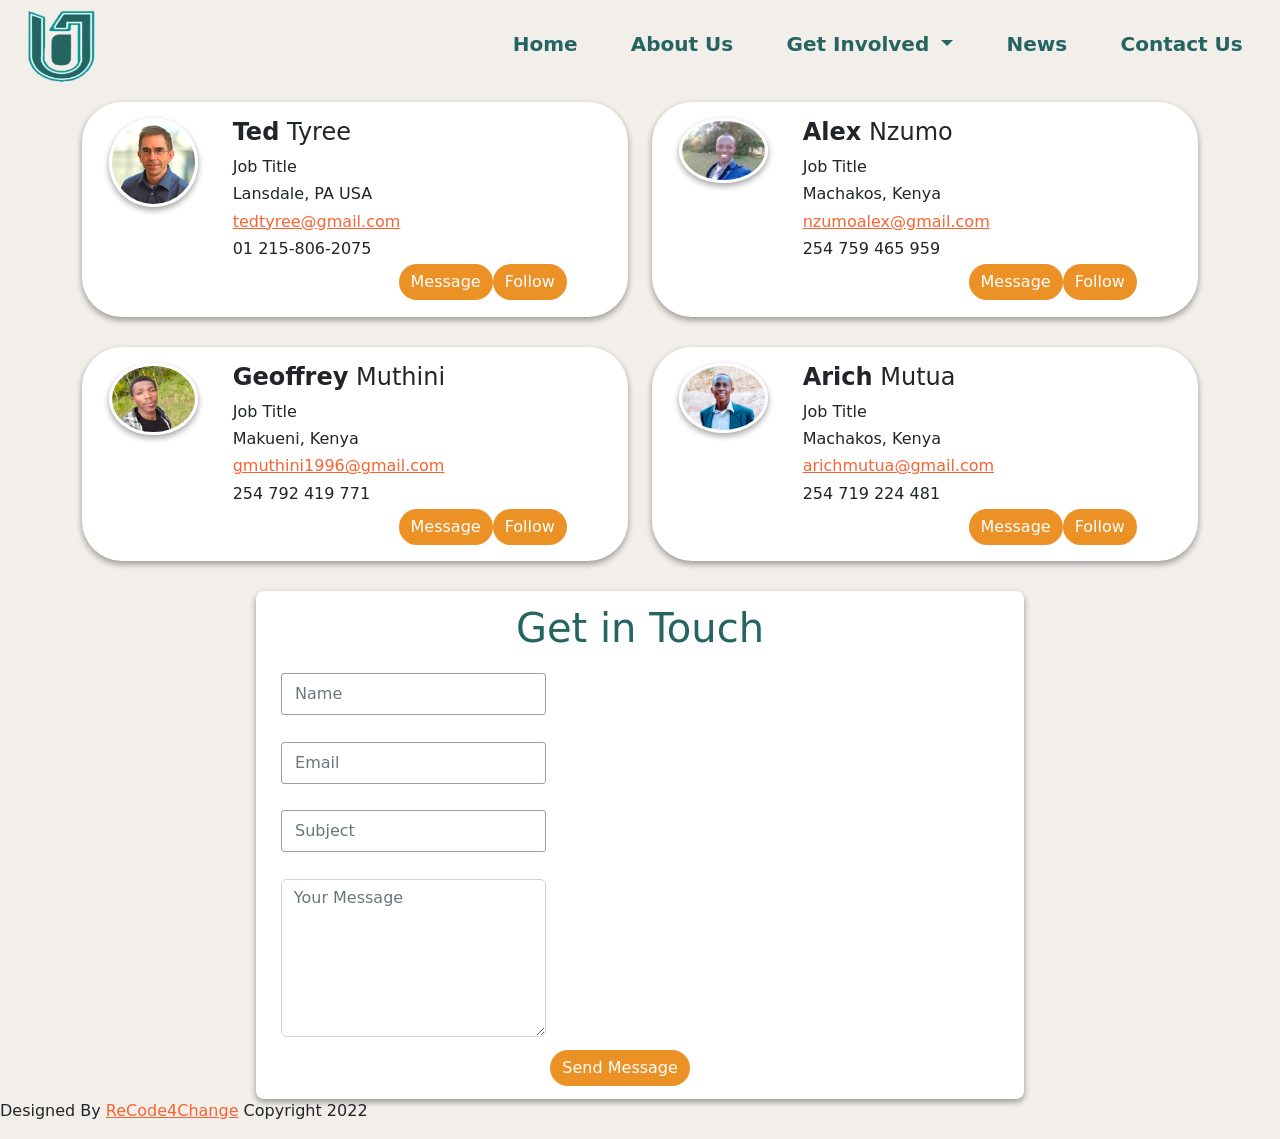
==== commit d7506897: "Merge pull request #21 from NausheenSalauddin/main Main branch merged with Nausheen Branch" ====
--- a/html/contact.html
+++ b/html/contact.html
@@ -53,11 +53,9 @@
             </div>
         </header>
 
-        <!-- PROFILES -->
-
         <div class="container team-profile">
-            <div class="row justify-content-center">
-                <div class="col-xl-5 col-lg-7 col-md-12">
+            <div class="row">
+                <div class="col-xl-6 col-lg-7 col-md-12">
                     <div class="card team-head-profile">
                         <div class="body">
                             <div class="row">
@@ -71,23 +69,20 @@
                                     <p>Lansdale, PA USA</p>
                                     <p><a href="mailto:tedtyree@gmail.com">tedtyree@gmail.com</a></p>
                                     <p><a href="tel:215-806-2075"></a>01 215-806-2075</a></p>
-                                </div>
-                            </div>
-
-                            <div class="row">
-                                <div class="col-md-12 d-flex justify-content-end">
-                                  <button  class="contact-btn btn btn-primary ">Follow</button>
-                                  <button  class="contact-btn btn btn-secondary">Message</button>
-                                </div>
-                            </div>
-                              
+                                    <div class="div-btn">
+                                        <button class="btn btn-primary btn-round">Follow</button>
+                                        <button class="btn btn-primary btn-round btn-simple">Message</button>
+                                    </div>
+                                </div>
+
+                            </div>
                         </div>
                     </div>
                 </div>
 
 
                 
-                    <div class="col-xl-5 col-lg-7 col-md-12">
+                    <div class="col-xl-6 col-lg-7 col-md-12">
                         <div class="card team-head-profile">
                             <div class="body">
                                 <div class="row">
@@ -101,14 +96,12 @@
                                         <p>Machakos, Kenya</p>
                                         <p><a href="mailto:nzumoalex@gmail.com">nzumoalex@gmail.com</a></p>
                                         <p><a href="tel:254 759 465 959"></a>254 759 465 959</a></p>
-                                    </div>
-                                </div>
-
-                                <div class="row">
-                                    <div class="col-md-12 d-flex justify-content-end">
-                                      <button  class="contact-btn btn btn-primary ">Follow</button>
-                                      <button  class="contact-btn btn btn-secondary">Message</button>
-                                    </div>
+                                        <div class="div-btn">
+                                            <button class="btn btn-primary btn-round">Follow</button>
+                                            <button class="btn btn-primary btn-round btn-simple">Message</button>
+                                        </div>
+                                    </div>
+    
                                 </div>
                             </div>
                         </div>
@@ -117,8 +110,8 @@
             
 
 
-            <div class="row justify-content-center">
-                <div class="col-xl-5 col-lg-7 col-md-12">
+            <div class="row">
+                <div class="col-xl-6 col-lg-7 col-md-12">
                     <div class="card team-head-profile">
                         <div class="body">
                             <div class="row">
@@ -132,98 +125,87 @@
                                     <p>Makueni, Kenya</p>
                                     <p><a href="mailto:gmuthini1996@gmail.com">gmuthini1996@gmail.com</a></p>
                                     <p><a href="tel:254 792 419 771"></a>254 792 419 771</a></p>
-                                </div>
-                            </div>
-
-                            <div class="row">
-                                <div class="col-md-12 d-flex justify-content-end">
-                                  <button  class="contact-btn btn btn-primary ">Follow</button>
-                                  <button  class="contact-btn btn btn-secondary">Message</button>
-                                </div>
-                            </div>
-                        </div>
-                    </div>
-                </div>
-
-                <div class="col-xl-5 col-lg-7 col-md-12">
-                    <div class="card team-head-profile">
-                        <div class="body">
-                            <div class="row">
-                                <div class="col-lg-3 col-md-4 col-12">
-                                    <div class="profile-picture float-md-right"> <img class="profile-img" src="../images/Arich.png" alt=""> </div>
-                                </div>
-
-                                <div class="col-lg-8 col-md-8 col-12">
-                                    <h4 class="m-t-0 m-b-0"><strong>Arich</strong> Mutua</h4>
-                                    <p>Job Title</p>                                    
-                                    <p>Machakos, Kenya</p>
-                                    <p><a href="mailto:arichmutua@gmail.com">arichmutua@gmail.com</a></p>
-                                    <p><a href="tel:254 719 224 481"></a>254 719 224 481</a></p>
-                                </div>
-                            </div>
-
-                            <div class="row">
-                                <div class="col-md-12 d-flex justify-content-end">
-                                  <button  class="contact-btn btn btn-primary ">Follow</button>
-                                  <button  class="contact-btn btn btn-secondary">Message</button>
-                                </div>
+                                    <div class="div-btn">
+                                        <button class="btn btn-primary btn-round">Follow</button>
+                                        <button class="btn btn-primary btn-round btn-simple">Message</button>
+                                    </div>
+                                </div>
+
                             </div>
                         </div>
                     </div>
                 </div>
                 
+                    <div class="col-xl-6 col-lg-7 col-md-12">
+                        <div class="card team-head-profile">
+                            <div class="body">
+                                <div class="row">
+                                    <div class="col-lg-3 col-md-4 col-12">
+                                        <div class="profile-picture float-md-right"> <img class="profile-img" src="../images/Arich.png" alt=""> </div>
+                                    </div>
+    
+                                    <div class="col-lg-8 col-md-8 col-12">
+                                        <h4 class="m-t-0 m-b-0"><strong>Arich</strong> Mutua</h4>
+                                        <p>Job Title</p>                                    
+                                        <p>Machakos, Kenya</p>
+                                        <p><a href="mailto:arichmutua@gmail.com">arichmutua@gmail.com</a></p>
+                                        <p><a href="tel:254 719 224 481"></a>254 719 224 481</a></p>
+                                        <div class="div-btn">
+                                            <button class="btn btn-primary btn-round">Follow</button>
+                                            <button class="btn btn-primary btn-round btn-simple">Message</button>
+                                        </div>
+                                    </div>
+    
+                                </div>
+                            </div>
+                        </div>
+                    </div>
             </div>
         </div>
 
-        <!-- CONTACT FORM --> 
-
+        <!-- <div id="contact-form" class="contact-section section-padding">
+            <div class="container">
+                <div class="section-title text-center">
+                    <h1>Get in Touch</h1>
+                </div>
+
+            </div>
+        </div>
+ -->
         <div id="contact-form" class="contact-section section-padding">
             <div class="container">
                 <div class="section-title text-center">
                     <h1>Get in Touch</h1>
                 </div>
-                <hr>
-                <form>
-                <div class="formrows mb-3 row">
-                    <div class="col-2"></div>
-                    <label for="username" class="col-sm-2 col-form-label"> <img class="form-img col-sm-1" src="../images/user.png"/>Name</label>
-                    <div class="col-sm-6">
-                      <input type="text" class="form-control" id="username" required>
-                    </div>
-                    <div class="col-2"></div>
-                </div>
-                      
-                
-                <div class="formrows mb-3 row">
-                    <div class="col-2"></div>
-                    <label for="phone" class="col-sm-2 col-form-label"> <img class="form-img col-sm-1" src="../images/Phone.png"/>Phone</label>
-                    <div class="col-sm-6">
-                      <input type="text" class="form-control" id="phone" required>
-                    </div>
-                    <div class="col-2"></div>
-                </div>
-
-                <div class="formrows mb-3 row">
-                    <div class="col-2"></div>
-                    <label for="email" class="col-sm-2 col-form-label"> <img class="form-img col-sm-1" src="../images/mail.png"/>Email</label>
-                    <div class="col-sm-6">
-                      <input type="text" class="form-control" id="email" required>
-                    </div>
-                    <div class="col-2"></div>
-                </div>
-
-                <div class="formrows mb-3 row">
-                    <div class="col-2"></div>
-                    <label for="message" class="col-sm-2 col-form-label"> <img class="form-img col-sm-1" src="../images/msg.png"/>Message</label>
-                    <div class="col-sm-6">
-                      <textarea rows="6" name="message" class="form-control" placeholder="Your Message" required></textarea>
-                    </div>
-                    <div class="col-2"></div>
-                </div>
-
-                <div class="mb-3 row justify-content-center">
-                        <button type="submit" value="Send message" name="submit" id="submitButton" class="col-auto btn btn-contact-bg " title="Submit Your Message!">Send Message</button>
-                </div>
+                <div class="row">
+                    <div class="col-lg-7">	
+                        <div class="contact">
+                            <form class="form" name="enq" method="post" action="contact.php" onsubmit="return validation();">
+                                <div class="row">
+                                    <div class="form-group col-md-8">
+                                        <input type="text" name="name" class="form-control" placeholder="Name" required="required">
+                                    </div>
+                                </div>
+                                <div class="row">
+                                    <div class="form-group col-md-8">
+                                        <input type="email" name="email" class="form-control" placeholder="Email" required="required">
+                                    </div>
+                                </div>
+                                <div class="row">
+                                    <div class="form-group col-md-8">
+                                        <input type="text" name="Subject" class="form-control" placeholder="Subject" required="required">
+                                    </div>
+                                </div>
+                                <div class="row">
+                                    <div class="form-group col-md-8" >
+                                        <textarea rows="6" name="message" class="form-control" placeholder="Your Message" required="required"></textarea>
+                                    </div>
+                                </div>
+                                <div class="row">
+                                    <div class="col-md-12 text-center">
+                                        <button type="submit" value="Send message" name="submit" id="submitButton" class="btn btn-contact-bg" title="Submit Your Message!">Send Message</button>
+                                    </div>
+                                </div>
                             </form>
                         </div>
                     </div>
@@ -238,36 +220,4 @@
             </p>
         </footer>
     </body>
-</html>
-
-
-
-
-<!-- <div class="col-md-9 row form-group">
-                                    <img class="form-img col-md-1" src="../images/user.png"/>
-                                    <label class="col-md-2 align-items-center" for="name"> UserName</label>
-                                    <div class="col-md-9">
-                                        <input type="text" name="name" class="form-control" placeholder="Name" required="required">
-                                    </div>
-                                </div>
-
-                                <div class="row">
-                                    <div class="form-group col-md-8">
-                                        <input type="text" name="phone" class="form-control" placeholder="Phone" required="required">
-                                    </div>
-                                </div>
-                                <div class="row">
-                                    <div class="form-group col-md-8">
-                                        <input type="email" name="email" class="form-control" placeholder="Email" required="required">
-                                    </div>
-                                </div>
-                                <div class="row">
-                                    <div class="form-group col-md-8">
-                                        <textarea rows="6" name="message" class="form-control" placeholder="Your Message" required="required"></textarea>
-                                    </div>
-                                </div>
-                                <div class="row">
-                                    <div class="col-md-12 text-center">
-                                        <button type="submit" value="Send message" name="submit" id="submitButton" class="btn btn-contact-bg" title="Submit Your Message!">Send Message</button>
-                                    </div>
-                                </div> -->              +</html>
--- a/css/contact.css
+++ b/css/contact.css
@@ -1,5 +1,5 @@
 .profile-img{
-    width: 90%;
+    width: 80%;
     box-shadow: 0 3px 6px rgba(0, 0, 0, 0.16), 0 3px 6px rgba(0, 0, 0, 0.23);
     margin: 0 auto;
     display: block;
@@ -44,9 +44,7 @@
     transition: .5s;
     border: 0;
     border-radius: 2.5em;
-    display: flex;
-    flex-direction: row;
-    flex-wrap: wrap;
+    display: inline-block;
     position: relative;
     width: 100%;
     box-shadow: 0 3px 6px rgba(0, 0, 0, 0.16), 0 3px 6px rgba(0, 0, 0, 0.23);
@@ -57,10 +55,6 @@
 /****************** 
     FORM STYLING 
 ******************/
-.contact-btn{
-    margin: 0 1%;
-}
-
 
 .section-title h1{
     color: #246461;
@@ -73,19 +67,7 @@
     border-radius: .5em;
     padding: 1%;
     box-shadow: 0 3px 6px rgba(0, 0, 0, 0.16), 0 3px 6px rgba(0, 0, 0, 0.23);
-}
 
-hr{
-    margin-bottom: 5%;
-}
-
-.form-img{
-    width: 30%;
-    margin-right: 8%;
-}
-
-label{
-    white-space: nowrap;
 }
 
 .contact input, textarea{
@@ -98,4 +80,4 @@
     -o-transition: all 0.3s ease 0s;
     transition: all 0.3s ease 0s;
     margin: 5% auto;
-}
+}
